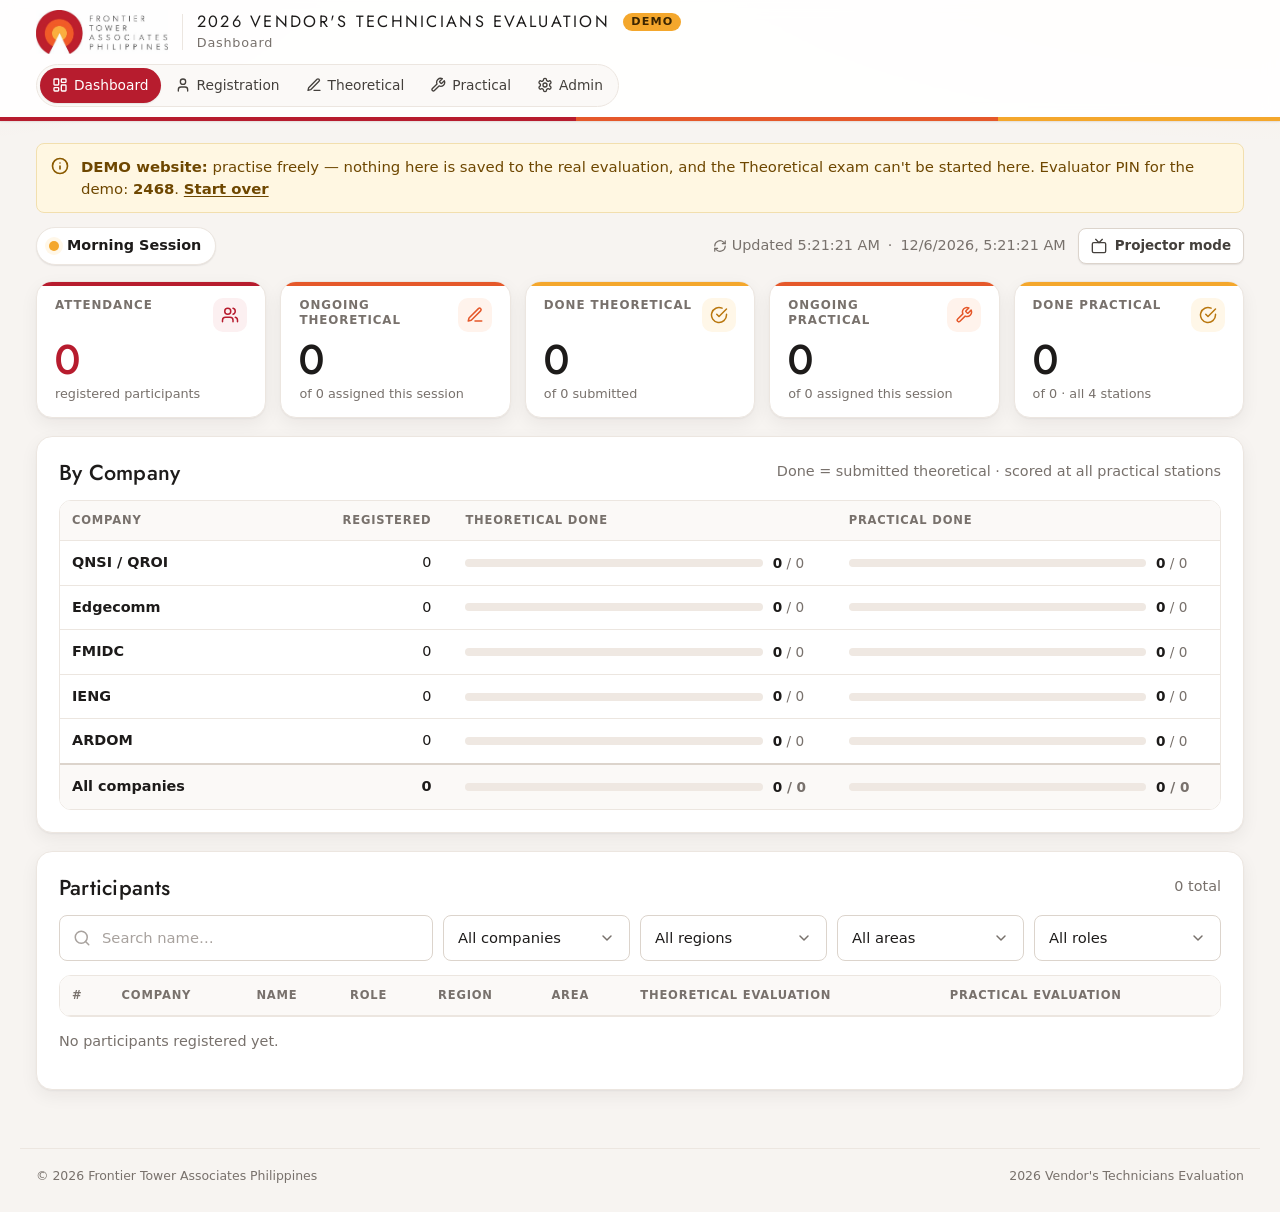
==== index.html @ 4f5c05e6 "Demo website for the 2026 Vendor's Technicians Evaluation Built from the main project with tools/bui" ====
<!doctype html>
<html lang="en">
<head>
  <meta charset="utf-8" />
  <meta name="viewport" content="width=device-width, initial-scale=1" />
  <meta name="theme-color" content="#b71c2e" />
  <link rel="icon" href="assets/icon.svg" type="image/svg+xml" />
  <link rel="icon" href="assets/icon-32.png" sizes="32x32" type="image/png" />
  <link rel="apple-touch-icon" href="assets/icon-180.png" />
  <link rel="manifest" href="manifest.webmanifest" />
  <title>2026 Vendor's Technicians Evaluation</title>
  <link rel="preconnect" href="https://fonts.googleapis.com" />
  <link rel="stylesheet" href="https://fonts.googleapis.com/css2?family=Jost:wght@300;400;500;600&display=swap" />
  <link rel="stylesheet" href="css/style.css" />
</head>
<body>
  <header class="top" data-page="home" data-sub="Dashboard"></header>
  <main class="wide">
    <div id="msg"></div>

    <div class="session-bar">
      <span class="session-badge" id="session"><span class="dot"></span><span id="sessionText"></span></span>
      <span class="muted session-meta"><span><i data-icon="refresh" data-size="14"></i> <span id="updated">Loading…</span></span> · <span id="clock"></span>
        <button type="button" class="secondary small tv-btn" id="tvBtn" title="Full-screen view for a TV or projector"><i data-icon="tv" data-size="16"></i> Projector mode</button></span>
    </div>

    <section class="kpis">
      <div class="kpi main"><div class="kpi-top"><div class="label">Attendance</div><span class="kpi-ic"><i data-icon="users"></i></span></div>
        <div class="value" id="kAtt">–</div><div class="sub">registered participants</div></div>
      <div class="kpi ongoing"><div class="kpi-top"><div class="label">Ongoing Theoretical</div><span class="kpi-ic"><i data-icon="pen"></i></span></div>
        <div class="value" id="kTheoOn">–</div><div class="sub" id="kTheoOnSub"></div></div>
      <div class="kpi done"><div class="kpi-top"><div class="label">Done Theoretical</div><span class="kpi-ic"><i data-icon="checkCircle"></i></span></div>
        <div class="value" id="kTheoDone">–</div><div class="sub" id="kTheoDoneSub"></div></div>
      <div class="kpi ongoing"><div class="kpi-top"><div class="label">Ongoing Practical</div><span class="kpi-ic"><i data-icon="wrench"></i></span></div>
        <div class="value" id="kPracOn">–</div><div class="sub" id="kPracOnSub"></div></div>
      <div class="kpi done"><div class="kpi-top"><div class="label">Done Practical</div><span class="kpi-ic"><i data-icon="checkCircle"></i></span></div>
        <div class="value" id="kPracDone">–</div><div class="sub" id="kPracDoneSub"></div></div>
    </section>

    <section class="card" id="breakdownCard">
      <div class="card-head"><h2>By Company</h2><span class="muted">Done = submitted theoretical · scored at all practical stations</span></div>
      <div class="table-wrap">
        <table class="breakdown">
          <thead><tr><th>Company</th><th class="num">Registered</th><th>Theoretical done</th><th>Practical done</th></tr></thead>
          <tbody id="breakdown"></tbody>
        </table>
      </div>
    </section>

    <section class="card" id="participantsCard">
      <div class="card-head">
        <h2>Participants</h2>
        <span class="muted" id="count"></span>
      </div>
      <div class="filters">
        <div class="search-field"><i data-icon="search"></i><input id="fSearch" type="search" placeholder="Search name…" aria-label="Search name" /></div>
        <select id="fCompany" aria-label="Company"><option value="">All companies</option></select>
        <select id="fRegion" aria-label="Region"><option value="">All regions</option></select>
        <select id="fArea" aria-label="Area"><option value="">All areas</option></select>
        <select id="fRole" aria-label="Role"><option value="">All roles</option></select>
      </div>
      <div class="table-wrap" id="peopleWrap">
        <table class="people-table">
          <thead><tr>
            <th>#</th><th>Company</th><th>Name</th><th>Role</th><th>Region</th><th>Area</th>
            <th>Theoretical Evaluation</th><th>Practical Evaluation</th>
          </tr></thead>
          <tbody id="rows"></tbody>
        </table>
      </div>
      <p class="muted" id="empty">No participants registered yet.</p>
    </section>
  </main>

  <script type="module" src="js/header.js"></script>
  <script type="module">
    import { api, errorText, showDemoBanner } from "./js/api.js";
    import { COMPANIES, REGIONS, ROLES, AREAS } from "./js/config.js";
    import { buildBoard, currentSession, esc, pill } from "./js/people.js";
    import { icon } from "./js/icons.js";

    const $ = (id) => document.getElementById(id);
    showDemoBanner($("msg"));
    const fill = (sel, items) => items.forEach(v => sel.insertAdjacentHTML("beforeend", `<option>${esc(v)}</option>`));
    fill($("fCompany"), COMPANIES); fill($("fRegion"), REGIONS); fill($("fArea"), Object.keys(AREAS)); fill($("fRole"), ROLES); $("fRole").insertAdjacentHTML("beforeend", `<option value="__other">Other roles</option>`);

    let board = null;
    const REFRESH_MS = 15000;

    async function load() {
      try {
        board = await api("board", {}, { retries: 2 });
        $("updated").textContent = "Updated " + new Date().toLocaleTimeString();
        $("msg").querySelector(".alert.error")?.remove();
        render();
      } catch (e) {
        $("updated").textContent = "Could not refresh";
        if (!$("msg").querySelector(".alert.error"))
          $("msg").insertAdjacentHTML("beforeend", `<div class="alert error">${esc(errorText(e))}</div>`);
      }
    }
    load();
    setInterval(() => { if (!document.hidden) load(); }, REFRESH_MS);
    document.addEventListener("visibilitychange", () => { if (!document.hidden) load(); });
    ["fSearch", "fCompany", "fRegion", "fArea", "fRole"].forEach(id => $(id).addEventListener("input", render));

    let lastSession = currentSession();
    setInterval(() => {
      $("clock").textContent = new Date().toLocaleString();
      if (currentSession() !== lastSession) { lastSession = currentSession(); render(); }
    }, 1000);

    function render() {
      const session = currentSession();
      $("session").classList.toggle("pm", session === "PM");
      $("sessionText").textContent = session === "AM" ? "Morning Session" : "Afternoon Session";
      if (!board) return;

      const { rows, kpi } = buildBoard(board, session);
      const half = Math.floor(kpi.attendance / 2), rest = kpi.attendance - half;
      const theoSize = session === "AM" ? half : rest, pracSize = session === "AM" ? rest : half;
      const nSt = board.stationsTotal || 0;
      $("kAtt").textContent = kpi.attendance;
      $("kTheoOn").textContent = kpi.theoOngoing;
      $("kTheoOnSub").textContent = `of ${theoSize} assigned this session`;
      $("kTheoDone").textContent = kpi.theoDone;
      $("kTheoDoneSub").textContent = `of ${kpi.attendance} submitted`;
      $("kPracOn").textContent = kpi.pracOngoing;
      $("kPracOnSub").textContent = `of ${pracSize} assigned this session`;
      $("kPracDone").textContent = kpi.pracDone;
      $("kPracDoneSub").textContent = `of ${kpi.attendance} · all ${nSt} stations`;

      const q = $("fSearch").value.trim().toLowerCase();
      const f = { company: $("fCompany").value, region: $("fRegion").value, area: $("fArea").value, role: $("fRole").value };
      const shown = rows
        .filter(r => (!q || r.name.toLowerCase().includes(q)) && (!f.company || r.company === f.company)
          && (!f.region || r.region === f.region) && (!f.area || r.area === f.area) && (!f.role || (f.role === "__other" ? !ROLES.includes(r.role) : r.role === f.role)))
        .sort((a, b) => a.company.localeCompare(b.company) || a.name.localeCompare(b.name));

      // (on phones the same rows are shown as cards — see #peopleWrap in style.css)
      $("rows").innerHTML = shown.map((r, i) => `<tr>
        <td class="muted idx">${i + 1}</td><td class="meta m1">${esc(r.company)}</td><td class="name">${esc(r.name)}</td>
        <td class="meta">${esc(r.role)}</td><td class="meta">${esc(r.region)}</td><td class="meta area">${r.area ? esc(r.area) : `<span class="muted">—</span>`}</td>
        <td class="st" data-label="Theoretical">${pill(r.theo)}</td>
        <td class="st" data-label="Practical">${pill(r.prac, r.prac === "Ongoing" ? ` · ${r.stationsDone}/${nSt}` : "")}</td></tr>`).join("");
      $("empty").classList.toggle("hidden", shown.length > 0);
      $("count").textContent = shown.length === rows.length ? `${rows.length} total` : `${shown.length} of ${rows.length}`;
      renderBreakdown(rows);
    }

    // ---------- per-company breakdown (thin progress bars + the numbers as text) ----------
    function bar(done, of, label) {
      const pct = of ? Math.round(done / of * 100) : 0;
      return `<div class="meter" title="${esc(label)}: ${done} of ${of} (${pct}%)">
        <div class="meter-track"><div class="meter-fill" style="width:${pct}%"></div></div>
        <span class="meter-text"><b>${done}</b> / ${of}</span></div>`;
    }
    function renderBreakdown(rows) {
      const companies = [...COMPANIES, ...new Set(rows.map(r => r.company).filter(c => c && !COMPANIES.includes(c)))];
      const line = (name, list) => `<tr><td class="co">${esc(name)}</td><td class="num" data-label="registered">${list.length}</td>
        <td class="m" data-label="Theoretical">${bar(list.filter(r => r.theo === "Done").length, list.length, name + " · Theoretical done")}</td>
        <td class="m" data-label="Practical">${bar(list.filter(r => r.prac === "Done").length, list.length, name + " · Practical done")}</td></tr>`;
      $("breakdown").innerHTML = companies.map(c => line(c, rows.filter(r => r.company === c))).join("") +
        `<tr class="total-row">${line("All companies", rows).slice(4)}`;
    }

    // ---------- projector mode (full screen, big text, auto-scrolling list) ----------
    let scrollTimer = null;
    function setTv(on) {
      document.body.classList.toggle("tv", on);
      $("tvBtn").innerHTML = on ? `${icon("x", 16)} Exit projector mode` : `${icon("tv", 16)} Projector mode`;
      clearInterval(scrollTimer);
      if (on) {
        document.documentElement.requestFullscreen?.().catch(() => {});
        // slowly scroll the participant list, pause at the end, then start again
        let pause = 0;
        scrollTimer = setInterval(() => {
          const w = $("peopleWrap");
          if (pause > 0) { pause--; if (!pause) w.scrollTop = 0; return; }
          if (w.scrollTop + w.clientHeight >= w.scrollHeight - 2) { pause = 60; return; }
          w.scrollTop += 1;
        }, 50);
      } else if (document.fullscreenElement) {
        document.exitFullscreen?.().catch(() => {});
      }
    }
    $("tvBtn").onclick = () => setTv(!document.body.classList.contains("tv"));
    document.addEventListener("fullscreenchange", () => { if (!document.fullscreenElement && document.body.classList.contains("tv")) setTv(false); });
    document.addEventListener("keydown", (e) => { if (e.key === "Escape" && document.body.classList.contains("tv")) setTv(false); });
    if (new URLSearchParams(location.search).has("tv")) setTv(true);

    render();
  </script>
</body>
</html>
---- css/style.css ----
/* =====================================================================
   2026 Vendor's Technicians Evaluation — UI theme
   Brand: Frontier Tower Associates Philippines (crimson · orange · amber rings)
   ===================================================================== */
:root {
  /* brand */
  --crimson: #b71c2e; --crimson-dark: #93152a; --crimson-50: #fcf0f1; --crimson-100: #f7dadd;
  --orange: #e5582a; --orange-50: #fff3ec; --orange-100: #fde2d4;
  --amber: #f4a72c; --amber-50: #fff7e8;
  /* neutrals (warm) */
  --ink: #1d1b1a; --ink-2: #44403c; --muted: #78716c; --faint: #a8a29e;
  --line: #ece6e0; --line-strong: #dcd4cc;
  --bg: #f7f4f1; --surface: #ffffff; --surface-2: #fbf9f7;
  /* status */
  --ok: #18794e; --ok-50: #e9f6ef; --warn: #b4530d; --warn-50: #fff3e6; --err: #b71c2e; --err-50: #fdeeee;
  --info: #8a5a00; --info-50: #fff7e2;
  /* shape & depth */
  --r-sm: 8px; --r: 12px; --r-lg: 16px; --r-pill: 999px;
  --sh-1: 0 1px 2px rgba(41, 24, 14, .06), 0 1px 1px rgba(41, 24, 14, .03);
  --sh-2: 0 1px 2px rgba(41, 24, 14, .05), 0 6px 18px rgba(41, 24, 14, .06);
  --sh-3: 0 12px 40px rgba(41, 24, 14, .16);
  --ring: 0 0 0 3px rgba(229, 88, 42, .28);
  /* type */
  --font: system-ui, -apple-system, "Segoe UI", Roboto, "Helvetica Neue", Arial, sans-serif;
  --head: "Jost", system-ui, -apple-system, "Segoe UI", Arial, sans-serif;
  /* legacy aliases used in inline styles / older rules */
  --card: var(--surface); --radius: var(--r);
}

/* ---------- base ---------- */
* { box-sizing: border-box; }
html { -webkit-text-size-adjust: 100%; }
html, body { margin: 0; }
body {
  font-family: var(--font); font-size: 16px; line-height: 1.5; color: var(--ink);
  background:
    radial-gradient(900px 320px at 100% -80px, rgba(244, 167, 44, .10), transparent 70%),
    radial-gradient(700px 300px at -10% -60px, rgba(183, 28, 46, .07), transparent 70%),
    var(--bg);
  background-attachment: fixed;
  min-height: 100vh; display: flex; flex-direction: column;
  -webkit-font-smoothing: antialiased;
}
main { flex: 1; width: 100%; max-width: 880px; margin: 0 auto; padding: 22px 16px 40px; }
main.wide { max-width: 1240px; }
a { color: var(--crimson); text-underline-offset: 2px; }
a:hover { color: var(--crimson-dark); }
h1, h2, h3 { font-family: var(--head); font-weight: 500; letter-spacing: .01em; line-height: 1.25; }
h2 { font-size: 1.35rem; }
h3 { font-size: 1.05rem; }
svg.ic { flex: none; vertical-align: -3px; }
.hidden, [hidden] { display: none !important; } /* [hidden] must win over display rules like button { display: inline-flex } */
.muted { color: var(--muted); font-size: .9rem; }
.req { color: var(--err); }
::selection { background: var(--orange-100); }
:focus-visible { outline: none; box-shadow: var(--ring); }

/* ---------- header ---------- */
header.top { background: rgba(255, 255, 255, .92); backdrop-filter: saturate(1.4) blur(8px); box-shadow: var(--sh-1); position: relative; z-index: 6; }
header.top::after { /* crimson → orange → amber stripe, echoing the logo rings */
  content: ""; display: block; height: 4px;
  background: linear-gradient(90deg, var(--crimson) 0 45%, var(--orange) 45% 78%, var(--amber) 78% 100%);
}
header.top .inner {
  max-width: 1240px; margin: 0 auto; padding: 10px 16px;
  display: flex; align-items: center; gap: 10px 20px; flex-wrap: wrap; justify-content: space-between;
}
header.top .brand { display: flex; align-items: center; gap: 14px; text-decoration: none; color: var(--ink); min-width: 0; }
header.top .brand img { height: 44px; width: auto; display: block; }
header.top .brand .divider { width: 1px; align-self: stretch; background: var(--line); margin: 4px 0; }
header.top .brand-text { display: flex; flex-direction: column; min-width: 0; }
header.top .app-name { font-family: var(--head); font-size: 1.02rem; letter-spacing: .14em; text-transform: uppercase; line-height: 1.25; }
header.top .page-name { color: var(--muted); font-size: .8rem; letter-spacing: .06em; margin-top: 1px; }
header.top nav { display: flex; gap: 2px; padding: 3px; background: var(--surface-2); border: 1px solid var(--line); border-radius: var(--r-pill); }
header.top nav a {
  display: inline-flex; align-items: center; gap: 6px; text-decoration: none; color: var(--ink-2);
  font-size: .86rem; font-weight: 500; padding: 7px 12px; border-radius: var(--r-pill); white-space: nowrap; transition: background .15s, color .15s;
}
header.top nav a:hover { background: #fff; color: var(--crimson); }
header.top nav a.active { background: var(--crimson); color: #fff; box-shadow: var(--sh-1); }
@media (max-width: 1200px) and (min-width: 721px) {
  header.top .app-name { font-size: .92rem; letter-spacing: .08em; }
  header.top nav a { padding: 7px 10px; }
}
@media (max-width: 720px) {
  header.top .inner { padding: 8px 12px; }
  header.top .brand img { height: 34px; }
  header.top .brand .divider { display: none; }
  header.top .app-name { font-size: .78rem; letter-spacing: .08em; }
  header.top nav { width: 100%; overflow-x: auto; scrollbar-width: none; justify-content: space-between; }
  header.top nav::-webkit-scrollbar { display: none; }
  header.top nav a { padding: 7px 10px; font-size: .8rem; }
}
@media (max-width: 420px) { header.top nav a span { display: none; } header.top nav a { flex: 1; justify-content: center; padding: 9px; } header.top nav a.active span { display: inline; } }

/* ---------- footer ---------- */
.site-footer { max-width: 1240px; width: 100%; margin: 0 auto; padding: 18px 16px 26px; display: flex; flex-wrap: wrap;
  gap: 4px 14px; justify-content: space-between; color: var(--muted); font-size: .78rem; border-top: 1px solid var(--line); }
.site-footer .muted { font-size: .78rem; }

/* ---------- cards ---------- */
.card {
  background: var(--surface); border: 1px solid var(--line); border-radius: var(--r-lg);
  padding: 22px; margin-bottom: 18px; box-shadow: var(--sh-2);
  animation: rise .28s ease both;
}
.card h2 { margin: 0 0 6px; }
.card > h2:first-child, .card > .card-head:first-child { margin-top: 0; }
.card-head { display: flex; align-items: center; justify-content: space-between; gap: 10px; flex-wrap: wrap; margin-bottom: 14px; }
.card-head h2 { margin: 0; }
.card .lead { color: var(--muted); margin: 0 0 6px; }
@media (max-width: 520px) { .card { padding: 18px 16px; border-radius: var(--r); } main { padding-top: 16px; } }
@keyframes rise { from { opacity: 0; transform: translateY(6px); } to { opacity: 1; transform: none; } }

/* page title block inside a card */
.title-row { display: flex; align-items: center; gap: 12px; margin-bottom: 4px; }
.title-icon { width: 42px; height: 42px; border-radius: 12px; display: grid; place-items: center; flex: none;
  background: linear-gradient(135deg, var(--crimson-50), var(--orange-50)); color: var(--crimson); border: 1px solid var(--crimson-100); }
.title-row h2 { margin: 0; }

/* form section headings */
.sec { display: flex; align-items: center; gap: 8px; margin: 24px 0 2px; padding-top: 16px; border-top: 1px solid var(--line);
  font-size: .78rem; font-family: var(--font); font-weight: 700; text-transform: uppercase; letter-spacing: .09em; color: var(--crimson); }
.title-row + .sec { border-top: 0; padding-top: 4px; margin-top: 14px; }
.sec .req { margin-left: -4px; }

/* step indicator */
.steps { display: flex; gap: 6px; list-style: none; padding: 0; margin: 0 0 18px; counter-reset: step; }
.steps li { flex: 1; display: flex; align-items: center; gap: 8px; font-size: .8rem; font-weight: 600; color: var(--faint);
  padding-bottom: 8px; border-bottom: 3px solid var(--line); counter-increment: step; min-width: 0; }
.steps li::before { content: counter(step); width: 22px; height: 22px; border-radius: 50%; display: grid; place-items: center; flex: none;
  font-size: .72rem; background: var(--line); color: var(--muted); }
.steps li span { overflow: hidden; text-overflow: ellipsis; white-space: nowrap; }
.steps li.done { color: var(--ok); border-color: #b9e1cb; }
.steps li.done::before { content: "✓"; background: var(--ok); color: #fff; }
.steps li.current { color: var(--crimson); border-color: var(--crimson); }
.steps li.current::before { background: var(--crimson); color: #fff; }

/* ---------- forms ---------- */
label { display: block; font-weight: 600; margin: 14px 0 6px; font-size: .88rem; color: var(--ink-2); }
input, select, textarea {
  width: 100%; min-height: 48px; padding: 11px 14px; border: 1px solid var(--line-strong); border-radius: var(--r-sm);
  font: inherit; font-size: 16px; background: #fff; color: var(--ink); transition: border-color .15s, box-shadow .15s;
}
textarea { min-height: 96px; resize: vertical; }
input::placeholder, textarea::placeholder { color: var(--faint); }
input:hover, select:hover, textarea:hover { border-color: #c9bfb5; }
input:focus, select:focus, textarea:focus { outline: none; border-color: var(--orange); box-shadow: var(--ring); }
select {
  appearance: none; -webkit-appearance: none; padding-right: 40px; cursor: pointer;
  background-image: url("data:image/svg+xml,%3Csvg xmlns='http://www.w3.org/2000/svg' width='16' height='16' viewBox='0 0 24 24' fill='none' stroke='%2378716c' stroke-width='2.2' stroke-linecap='round' stroke-linejoin='round'%3E%3Cpath d='m6 9 6 6 6-6'/%3E%3C/svg%3E");
  background-repeat: no-repeat; background-position: right 14px center;
}
input[type=checkbox], input[type=radio] { min-height: 0; width: auto; }
input[type=search] { -webkit-appearance: none; }
.upper { text-transform: uppercase; }
.upper::placeholder { text-transform: none; }
.grid2 { display: grid; gap: 0 14px; grid-template-columns: 1fr 1fr; }
.grid3 { display: grid; gap: 0 14px; grid-template-columns: 2fr 2fr 1fr; }
@media (max-width: 560px) { .grid2, .grid3 { grid-template-columns: 1fr; } }

/* search field with icon */
.search-field { position: relative; }
.search-field svg { position: absolute; left: 14px; top: 50%; transform: translateY(-50%); color: var(--faint); pointer-events: none; }
.search-field input { padding-left: 42px; }

/* PIN with show/hide */
.pin-wrap { position: relative; }
.pin-wrap input { padding-right: 104px; }
.pin-toggle { position: absolute; right: 6px; top: 50%; transform: translateY(-50%); min-height: 36px; padding: 6px 12px; font-size: .84rem;
  background: var(--surface-2); color: var(--ink-2); border: 1px solid var(--line); box-shadow: none; }
.pin-toggle:hover { background: #fff; color: var(--crimson); }

/* ---------- buttons ---------- */
button, .btn {
  display: inline-flex; align-items: center; justify-content: center; gap: 8px;
  min-height: 46px; border: 1px solid transparent; border-radius: var(--r-sm); padding: 11px 18px;
  font: inherit; font-weight: 600; font-size: .95rem; cursor: pointer; text-decoration: none; text-align: center; line-height: 1.2;
  background: var(--crimson); color: #fff; box-shadow: 0 1px 2px rgba(147, 21, 42, .25), inset 0 1px 0 rgba(255, 255, 255, .12);
  transition: background .15s, transform .06s, box-shadow .15s;
  -webkit-tap-highlight-color: transparent;
}
button:hover, .btn:hover { background: var(--crimson-dark); color: #fff; }
button:active, .btn:active { transform: translateY(1px); }
button:disabled { opacity: .55; cursor: not-allowed; transform: none; }
button.secondary, .btn.secondary { background: #fff; color: var(--ink-2); border-color: var(--line-strong); box-shadow: var(--sh-1); }
button.secondary:hover, .btn.secondary:hover { background: var(--surface-2); color: var(--crimson); border-color: #cfc6bd; }
button.block, .btn.block { width: 100%; margin-top: 14px; min-height: 52px; font-size: 1rem; }
button.small, .btn.small { min-height: 36px; padding: 6px 12px; font-size: .84rem; }
.row { display: flex; gap: 10px; flex-wrap: wrap; align-items: center; }

/* ---------- alerts ---------- */
.alert { display: block; padding: 12px 14px 12px 44px; border-radius: var(--r-sm); margin: 0 0 14px; position: relative;
  font-size: .93rem; border: 1px solid transparent; background-repeat: no-repeat; background-position: 14px 13px; background-size: 18px; }
.alert.ok { background-color: var(--ok-50); color: #0f5a39; border-color: #c4e6d3;
  background-image: url("data:image/svg+xml,%3Csvg xmlns='http://www.w3.org/2000/svg' viewBox='0 0 24 24' fill='none' stroke='%2318794e' stroke-width='2.2' stroke-linecap='round' stroke-linejoin='round'%3E%3Cpath d='M22 11.08V12a10 10 0 1 1-5.93-9.14'/%3E%3Cpath d='m22 4-10 10.01-3-3'/%3E%3C/svg%3E"); }
.alert.error { background-color: var(--err-50); color: #8a1422; border-color: #f3caca;
  background-image: url("data:image/svg+xml,%3Csvg xmlns='http://www.w3.org/2000/svg' viewBox='0 0 24 24' fill='none' stroke='%23b71c2e' stroke-width='2.2' stroke-linecap='round' stroke-linejoin='round'%3E%3Ccircle cx='12' cy='12' r='10'/%3E%3Cpath d='m15 9-6 6M9 9l6 6'/%3E%3C/svg%3E"); }
.alert.info { background-color: var(--info-50); color: #6e4700; border-color: #f2dfae;
  background-image: url("data:image/svg+xml,%3Csvg xmlns='http://www.w3.org/2000/svg' viewBox='0 0 24 24' fill='none' stroke='%238a5a00' stroke-width='2.2' stroke-linecap='round' stroke-linejoin='round'%3E%3Ccircle cx='12' cy='12' r='10'/%3E%3Cpath d='M12 16v-4M12 8h.01'/%3E%3C/svg%3E"); }
.alert.warn { background-color: var(--warn-50); color: #873c08; border-color: #f6d3b3;
  background-image: url("data:image/svg+xml,%3Csvg xmlns='http://www.w3.org/2000/svg' viewBox='0 0 24 24' fill='none' stroke='%23b4530d' stroke-width='2.2' stroke-linecap='round' stroke-linejoin='round'%3E%3Cpath d='m21.73 18-8-14a2 2 0 0 0-3.48 0l-8 14A2 2 0 0 0 4 21h16a2 2 0 0 0 1.73-3'/%3E%3Cpath d='M12 9v4M12 17h.01'/%3E%3C/svg%3E"); }
.alert a { color: inherit; font-weight: 600; }
.alert label { color: inherit; }

/* ---------- privacy disclaimer (exam start) ---------- */
.disclaimer { margin-top: 20px; padding: 16px 18px; border: 1px solid var(--line); border-radius: var(--r); background: var(--surface-2); }
.disclaimer h3 { margin: 0 0 8px; font-size: .95rem; color: var(--crimson); letter-spacing: .06em; text-transform: uppercase; display: flex; align-items: center; gap: 8px; }
.disclaimer p { margin: 0 0 12px; font-size: .86rem; color: var(--ink-2); line-height: 1.6; max-height: 200px; overflow-y: auto; padding-right: 6px; }
.disclaimer .agree { display: flex; gap: 12px; align-items: flex-start; margin: 0; padding: 12px 14px; font-size: .92rem; cursor: pointer;
  background: #fff; border: 1px solid var(--line-strong); border-radius: var(--r-sm); }
.disclaimer .agree:has(input:checked) { border-color: var(--ok); background: var(--ok-50); }
.disclaimer .agree input { width: 20px; height: 20px; margin-top: 1px; accent-color: var(--crimson); flex: none; }
.reg-check .alert { margin: 12px 0 0; }

/* ---------- registration: ID photo ---------- */
.photo-box { border: 2px dashed var(--line-strong); border-radius: var(--r); padding: 14px; background: var(--surface-2); }
.photo-box.missing { border-color: var(--crimson); background: var(--err-50); }
.photo-actions { display: grid; grid-template-columns: 1fr 1fr; gap: 10px; }
.photo-actions .btn, .photo-actions label.btn { margin: 0; width: 100%; min-height: 52px; }
@media (max-width: 440px) { .photo-actions { grid-template-columns: 1fr; } }
.photo-preview { text-align: center; }
.photo-preview img { max-width: 100%; max-height: 300px; border-radius: var(--r-sm); display: block; margin: 0 auto 12px; box-shadow: var(--sh-2); }
.photo-hint { display: flex; gap: 8px; align-items: center; color: var(--muted); font-size: .84rem; margin: 0 0 10px; }

/* in-page camera */
.cam-box { max-width: 760px; }
.cam-stage { position: relative; background: #111; border-radius: var(--r); overflow: hidden; aspect-ratio: 16 / 9; }
.cam-stage video { width: 100%; height: 100%; object-fit: contain; display: block; }
.cam-frame { position: absolute; inset: 14% 18%; border: 3px dashed rgba(255, 255, 255, .9); border-radius: 14px;
  box-shadow: 0 0 0 9999px rgba(0, 0, 0, .3); pointer-events: none; }
.cam-actions { justify-content: center; margin-top: 14px; }

/* registration: review + done */
.review-grid { display: grid; grid-template-columns: 1fr 190px; gap: 18px; align-items: start; }
@media (max-width: 520px) { .review-grid { grid-template-columns: 1fr; } }
.review-list { display: grid; grid-template-columns: auto 1fr; gap: 0; margin: 0; border: 1px solid var(--line); border-radius: var(--r); overflow: hidden; }
.review-list dt, .review-list dd { padding: 11px 14px; border-bottom: 1px solid var(--line); margin: 0; }
.review-list dt:last-of-type, .review-list dd:last-of-type { border-bottom: 0; }
.review-list dt { color: var(--muted); font-size: .76rem; font-weight: 700; text-transform: uppercase; letter-spacing: .07em; background: var(--surface-2); display: flex; align-items: center; }
.review-list dd { font-weight: 600; font-size: 1rem; }
.review-photo { width: 100%; max-height: 240px; object-fit: contain; border-radius: var(--r); border: 1px solid var(--line); background: #fff; box-shadow: var(--sh-1); }
.schedule-box { border: 1px solid var(--line); border-radius: var(--r); overflow: hidden; margin: 16px 0; box-shadow: var(--sh-1); }
.sched-row { display: flex; justify-content: space-between; align-items: center; gap: 12px; padding: 14px 16px; background: #fff; }
.sched-row + .sched-row { border-top: 1px solid var(--line); }
.sched-row span { color: var(--muted); font-size: .8rem; text-transform: uppercase; letter-spacing: .08em; font-weight: 700; display: flex; gap: 8px; align-items: center; }
.sched-row b { font-size: 1.05rem; color: var(--crimson); text-align: right; }

/* success hero used on "done" screens */
.success-head { display: flex; align-items: center; gap: 14px; margin-bottom: 8px; }
.success-icon { width: 48px; height: 48px; border-radius: 50%; display: grid; place-items: center; flex: none;
  background: var(--ok-50); color: var(--ok); border: 1px solid #c4e6d3; }
.success-head h2 { margin: 0; }

/* ---------- modal (camera, photo viewer) ---------- */
.modal { position: fixed; inset: 0; background: rgba(24, 18, 14, .72); backdrop-filter: blur(3px); display: flex; align-items: center;
  justify-content: center; padding: 16px; z-index: 50; animation: fade .15s ease both; }
.modal .box { background: #fff; border-radius: var(--r-lg); padding: 20px; max-width: 720px; width: 100%; max-height: 92vh; overflow: auto;
  text-align: center; box-shadow: var(--sh-3); }
.modal img { max-width: 100%; max-height: 70vh; border-radius: var(--r-sm); }
@keyframes fade { from { opacity: 0; } to { opacity: 1; } }
code.regid { font-family: ui-monospace, Consolas, monospace; font-size: .85rem; font-weight: 700; color: var(--crimson);
  background: var(--crimson-50); padding: 2px 7px; border-radius: 5px; white-space: nowrap; letter-spacing: .03em; }

/* ---------- dashboard ---------- */
.session-bar { display: flex; justify-content: space-between; align-items: center; gap: 10px; flex-wrap: wrap; margin-bottom: 16px; }
.session-badge {
  display: inline-flex; align-items: center; gap: 8px; padding: 7px 14px 7px 12px; border-radius: var(--r-pill);
  background: #fff; border: 1px solid var(--line); font-weight: 600; font-size: .9rem; box-shadow: var(--sh-1);
}
.session-badge .dot { width: 10px; height: 10px; border-radius: 50%; background: var(--amber); box-shadow: 0 0 0 4px var(--amber-50); }
.session-badge.pm .dot { background: var(--orange); box-shadow: 0 0 0 4px var(--orange-50); }
.session-meta { display: inline-flex; align-items: center; gap: 8px; flex-wrap: wrap; }
.kpis { display: grid; gap: 14px; grid-template-columns: repeat(5, minmax(0, 1fr)); margin-bottom: 18px; }
@media (max-width: 1060px) { .kpis { grid-template-columns: repeat(3, minmax(0, 1fr)); } }
@media (max-width: 620px) { .kpis { grid-template-columns: repeat(2, minmax(0, 1fr)); gap: 10px; } .kpi.main { grid-column: 1 / -1; } }
.kpi { position: relative; overflow: hidden; background: var(--surface); border: 1px solid var(--line); border-radius: var(--r-lg);
  padding: 16px 18px 14px; box-shadow: var(--sh-2); animation: rise .3s ease both; }
.kpi::before { content: ""; position: absolute; inset: 0 0 auto 0; height: 4px; background: var(--line); }
.kpi .kpi-top { display: flex; justify-content: space-between; align-items: flex-start; gap: 8px; }
.kpi .kpi-ic { width: 34px; height: 34px; border-radius: 10px; display: grid; place-items: center; flex: none; background: var(--surface-2); color: var(--muted); }
.kpi .label { font-size: .74rem; text-transform: uppercase; letter-spacing: .08em; color: var(--muted); font-weight: 700; line-height: 1.3; }
.kpi .value { font-family: var(--head); font-size: 2.6rem; font-weight: 500; line-height: 1.05; margin-top: 6px; font-variant-numeric: tabular-nums; }
.kpi .sub { font-size: .8rem; color: var(--muted); margin-top: 2px; }
.kpi.main::before { background: var(--crimson); }
.kpi.main .value { color: var(--crimson); }
.kpi.main .kpi-ic { background: var(--crimson-50); color: var(--crimson); }
.kpi.ongoing::before { background: var(--orange); }
.kpi.ongoing .kpi-ic { background: var(--orange-50); color: var(--orange); }
.kpi.done::before { background: var(--amber); }
.kpi.done .kpi-ic { background: var(--amber-50); color: #b9770e; }
@media (max-width: 620px) { .kpi { padding: 14px; } .kpi .value { font-size: 2.1rem; } .kpi .kpi-ic { display: none; } }

.filters { display: grid; gap: 10px; grid-template-columns: 2fr 1fr 1fr 1fr 1fr; margin-bottom: 14px; }
@media (max-width: 760px) { .filters { grid-template-columns: 1fr 1fr; } .filters .search-field { grid-column: 1 / -1; } }
.filters input, .filters select { min-height: 44px; font-size: .92rem; }

/* company breakdown: thin progress meters, the numbers always written as text */
.breakdown td, .breakdown th { white-space: nowrap; }
.breakdown .num { text-align: right; font-variant-numeric: tabular-nums; width: 1%; padding-right: 22px; }
.breakdown td:first-child { font-weight: 600; }
.breakdown .total-row td { border-top: 2px solid var(--line-strong); font-weight: 700; background: var(--surface-2); }
.meter { display: flex; align-items: center; gap: 10px; min-width: 170px; }
.meter-track { flex: 1; height: 8px; border-radius: 99px; background: #efe8e2; overflow: hidden; min-width: 80px; }
.meter-fill { height: 100%; border-radius: 99px; background: var(--crimson); transition: width .4s ease; }
.meter-text { font-variant-numeric: tabular-nums; font-size: .85rem; color: var(--muted); min-width: 52px; }
.meter-text b { color: var(--ink); }
@media (max-width: 680px) { /* company breakdown as compact rows on phones */
  #breakdownCard .table-wrap { border: 0; overflow: visible; }
  .breakdown, .breakdown tbody { display: block; background: transparent; }
  .breakdown thead { display: none; }
  .breakdown tr { display: grid; grid-template-columns: 1fr auto; gap: 4px 10px; padding: 12px 2px; border-bottom: 1px solid var(--line); }
  .breakdown td { display: block; border: 0; padding: 0; white-space: normal; }
  .breakdown td.num { width: auto; padding: 0; color: var(--muted); font-size: .82rem; text-align: right; }
  .breakdown td.num::after { content: " " attr(data-label); }
  .breakdown td.m { grid-column: 1 / -1; display: grid; grid-template-columns: 82px 1fr; align-items: center; gap: 8px; }
  .breakdown td.m::before { content: attr(data-label); font-size: .78rem; color: var(--muted); font-weight: 600; }
  .breakdown .meter { min-width: 0; }
  .breakdown .total-row { border-bottom: 0; border-top: 2px solid var(--line-strong); margin-top: 2px; }
  .breakdown .total-row td { background: transparent; border-top: 0; }
}

/* status pills */
.pill { display: inline-flex; align-items: center; gap: 6px; padding: 3px 10px; border-radius: 99px; font-size: .76rem; font-weight: 700; white-space: nowrap; border: 1px solid transparent; }
.pill.live { background: var(--info-50); color: #8a5a00; border-color: #f2dfae; }
.pill.ongoing { background: var(--orange-50); color: #b43f14; border-color: var(--orange-100); }
.pill.done { background: var(--ok-50); color: var(--ok); border-color: #c4e6d3; }
.pill.done::before { content: "✓"; font-size: .8rem; }
/* not started yet → their batch */
.pill.am-batch { background: #edf3f8; color: #35546d; border-color: #d6e3ee; }
.pill.pm-batch { background: #f1eff5; color: #5b5670; border-color: #e1dde9; }
.pill.am-batch::before, .pill.pm-batch::before { content: ""; width: 8px; height: 8px; border-radius: 50%; }
.pill.am-batch::before { background: #6f93b0; }
.pill.pm-batch::before { background: #8b84a3; }
.pill.live::before, .pill.ongoing::before {
  content: ""; display: inline-block; width: 6px; height: 6px; border-radius: 50%; background: currentColor; animation: blink 1.6s infinite;
}
@keyframes blink { 50% { opacity: .25; } }

/* participants: table on desktop, cards on phones */
.people-table td.name { font-weight: 700; }
@media (max-width: 680px) {
  #peopleWrap { border: 0; border-radius: 0; overflow: visible; }
  #peopleWrap table, #peopleWrap tbody { display: block; width: 100%; background: transparent; }
  #peopleWrap thead { display: none; }
  #peopleWrap tr { position: relative; display: flex; flex-wrap: wrap; align-items: baseline; border: 1px solid var(--line); border-radius: var(--r);
    padding: 12px 14px; margin-bottom: 10px; background: #fff; box-shadow: var(--sh-1); }
  #peopleWrap tbody tr:hover { background: #fff; }
  #peopleWrap td { display: block; border: 0; padding: 0; }
  #peopleWrap td.idx { position: absolute; top: 12px; right: 14px; font-size: .76rem; }
  #peopleWrap td.name { order: -1; width: 100%; font-size: 1.02rem; padding-right: 36px; margin-bottom: 2px; }
  #peopleWrap td.meta { color: var(--muted); font-size: .85rem; }
  #peopleWrap td.meta:not(.m1)::before { content: "·"; margin: 0 6px; }
  #peopleWrap td.st { width: 100%; display: flex; justify-content: space-between; align-items: center; gap: 10px; padding-top: 10px; }
  #peopleWrap td.st + td.st { padding-top: 6px; }
  #peopleWrap td.st::before { content: attr(data-label); color: var(--muted); font-size: .8rem; font-weight: 600; }
  #peopleWrap td.st[data-label="Theoretical"] { margin-top: 10px; border-top: 1px solid var(--line); }
}

/* projector mode (dashboard on a TV / big screen) */
.tv-btn { margin-left: 4px; }
body.tv header.top nav, body.tv #msg, body.tv .filters, body.tv .tv-hide, body.tv .site-footer { display: none !important; }
body.tv main.wide { max-width: none; padding: 16px 28px; }
body.tv header.top .brand img { height: 60px; }
body.tv header.top .app-name { font-size: 1.5rem; }
body.tv .session-badge { font-size: 1.2rem; padding: 8px 18px; }
body.tv .kpi .value { font-size: 4rem; }
body.tv .kpi .label, body.tv .kpi .sub { font-size: 1rem; }
body.tv table { font-size: 1.15rem; }
body.tv .pill { font-size: .95rem; }
body.tv .card { animation: none; }
body.tv #breakdownCard, body.tv #participantsCard { margin-bottom: 14px; }
body.tv #peopleWrap { max-height: calc(100vh - 560px); min-height: 220px; overflow-y: hidden; }
body.tv #peopleWrap th { position: sticky; top: 0; z-index: 1; }

/* ---------- exam ---------- */
.examBar { position: sticky; top: 0; z-index: 5; background: rgba(255, 255, 255, .94); backdrop-filter: blur(8px);
  border-bottom: 1px solid var(--line); box-shadow: var(--sh-1); padding: 10px 16px 9px; font-weight: 600; }
.examBar-row { display: flex; justify-content: space-between; align-items: center; gap: 6px 14px; flex-wrap: wrap; max-width: 880px; margin: 0 auto; }
.examBar-row #progress { font-family: var(--head); font-size: 1.05rem; }
.examBar-row #parts { font-weight: 500; font-size: .8rem; }
@media (max-width: 560px) {
  .examBar-row #timer { order: 2; }
  .examBar-row #parts { order: 3; width: 100%; font-size: .76rem; margin-top: -2px; }
}
.examBar .timer { display: inline-flex; align-items: center; gap: 6px; font-family: var(--head); font-size: 1.15rem; font-variant-numeric: tabular-nums;
  padding: 3px 12px; border-radius: var(--r-pill); background: var(--surface-2); border: 1px solid var(--line); }
.examBar .timer.low { color: var(--err); background: var(--err-50); border-color: #f3caca; animation: blink 1.2s infinite; }
.progress { max-width: 880px; margin: 8px auto 0; height: 6px; border-radius: 99px; background: #efe8e2; overflow: hidden; }
.progress-fill { height: 100%; width: 0; border-radius: 99px; background: linear-gradient(90deg, var(--crimson), var(--orange)); transition: width .3s ease; }
.chips { display: grid; grid-template-columns: repeat(auto-fit, minmax(170px, 1fr)); gap: 8px; margin: 16px 0 2px; }
.chip { display: flex; gap: 10px; align-items: flex-start; padding: 10px 12px; border-radius: var(--r-sm); background: var(--surface-2); border: 1px solid var(--line); }
.chip svg { color: var(--crimson); margin-top: 2px; }
.chip span { display: flex; flex-direction: column; font-size: .92rem; line-height: 1.3; }
.chip small { color: var(--muted); font-size: .76rem; margin-top: 2px; }
.part-title { display: flex; align-items: center; gap: 10px; margin: 0 0 6px; font-family: var(--head); font-size: 1rem;
  text-transform: uppercase; letter-spacing: .1em; color: var(--crimson); }
.part-title::after { content: ""; flex: 1; height: 1px; background: var(--line); }
#who { display: inline-flex; align-items: center; gap: 8px; margin: 0 0 14px; padding: 6px 12px; background: var(--surface-2);
  border: 1px solid var(--line); border-radius: var(--r-pill); font-weight: 600; color: var(--ink-2); }
.q { padding: 18px 0; border-top: 1px solid var(--line); }
.q:first-of-type { border-top: 0; padding-top: 6px; }
.q .cat { display: inline-block; font-size: .68rem; text-transform: uppercase; letter-spacing: .09em; color: var(--orange); font-weight: 700;
  background: var(--orange-50); padding: 2px 8px; border-radius: 99px; margin-bottom: 8px; }
.q .text { font-weight: 600; margin-bottom: 12px; white-space: pre-line; display: flex; gap: 10px; line-height: 1.5; }
.q .num { flex: none; min-width: 30px; height: 30px; padding: 0 6px; border-radius: 9px; display: grid; place-items: center;
  background: var(--crimson-50); color: var(--crimson); font-family: var(--head); font-size: .92rem; font-weight: 600; margin: -3px 0 0; }
.q:has(input:checked) .num { background: var(--crimson); color: #fff; }
.choice { display: flex; gap: 12px; align-items: flex-start; padding: 12px 14px; border: 1px solid var(--line-strong);
  border-radius: var(--r); margin: 8px 0; cursor: pointer; font-weight: 400; background: #fff; transition: border-color .12s, background .12s, box-shadow .12s; }
.choice:hover { border-color: #c9bfb5; background: var(--surface-2); }
.choice input { position: absolute; opacity: 0; width: 1px; height: 1px; }
.choice > span { display: flex; gap: 12px; align-items: flex-start; }
.choice > span b { flex: none; width: 28px; height: 28px; border-radius: 50%; display: grid; place-items: center; font-size: .85rem;
  border: 1.5px solid var(--line-strong); color: var(--muted); background: #fff; margin-top: -2px; transition: all .12s; }
.choice:has(input:checked) { border-color: var(--crimson); background: var(--crimson-50); box-shadow: 0 0 0 1px var(--crimson) inset; }
.choice:has(input:checked) > span b { background: var(--crimson); border-color: var(--crimson); color: #fff; }
.choice:has(input:focus-visible) { box-shadow: var(--ring); }
.score-box { display: flex; flex-direction: column; align-items: center; gap: 4px; margin: 18px 0 6px; padding: 22px;
  border: 1px solid var(--line); border-radius: var(--r-lg); background: linear-gradient(180deg, #fff, var(--surface-2)); box-shadow: var(--sh-2); position: relative; overflow: hidden; }
.score-box::before { content: ""; position: absolute; inset: 0 0 auto 0; height: 4px;
  background: linear-gradient(90deg, var(--crimson) 0 45%, var(--orange) 45% 78%, var(--amber) 78% 100%); }
.score-label { font-size: .78rem; text-transform: uppercase; letter-spacing: .12em; color: var(--muted); font-weight: 700; }
.score-value { font-family: var(--head); font-size: 3.4rem; font-weight: 500; color: var(--crimson); font-variant-numeric: tabular-nums; line-height: 1.05; }

/* ---------- practical ---------- */
.cat-grid { display: grid; gap: 12px; grid-template-columns: repeat(auto-fit, minmax(240px, 1fr)); }
.cat-btn { position: relative; display: block; text-align: left; min-height: 0; padding: 16px 16px 16px 66px; background: #fff; color: var(--ink);
  border: 1px solid var(--line); border-radius: var(--r); box-shadow: var(--sh-1); font-weight: 400; }
.cat-btn:hover { background: var(--surface-2); color: var(--ink); border-color: var(--orange); }
.cat-btn .st-no { position: absolute; left: 16px; top: 16px; width: 38px; height: 38px; border-radius: 11px; display: grid; place-items: center;
  font-family: var(--head); font-size: 1.1rem; font-weight: 600; background: var(--orange-50); color: var(--orange); }
.cat-btn b { display: block; color: var(--ink); font-size: 1.02rem; margin-bottom: 4px; }
.cat-btn.mine { border-color: var(--crimson); background: var(--crimson-50); box-shadow: 0 0 0 1px var(--crimson) inset, var(--sh-1); }
.cat-btn.mine .st-no { background: var(--crimson); color: #fff; }
.mine-tag { font-size: .66rem; text-transform: uppercase; letter-spacing: .07em; background: var(--crimson); color: #fff;
  padding: 2px 8px; border-radius: 99px; vertical-align: 2px; margin-left: 6px; font-weight: 700; }
.part-head { display: flex; align-items: center; gap: 10px; margin: 22px 0 6px; font-size: .9rem; text-transform: uppercase; letter-spacing: .09em; color: var(--orange); }
.part-head::after { content: ""; flex: 1; height: 1px; background: var(--orange-100); }
.scen { border: 1px solid var(--line); border-radius: var(--r); padding: 14px; margin: 10px 0; background: #fff; transition: border-color .15s, background .15s; }
.scen:has(input:checked) { border-color: #d9c8bc; background: var(--surface-2); }
.scen.missing { border-color: var(--crimson); background: var(--err-50); box-shadow: 0 0 0 1px var(--crimson) inset; }
.scen .head { display: flex; justify-content: space-between; gap: 10px; align-items: flex-start; margin-bottom: 10px; }
.scen .head .muted { white-space: nowrap; }
.scen .rule { white-space: nowrap; font-size: .74rem; font-weight: 700; color: var(--muted); background: var(--surface-2);
  border: 1px solid var(--line); padding: 2px 9px; border-radius: 99px; }
.scen .rule.pf { color: var(--warn); background: var(--warn-50); border-color: #f6d3b3; }
.score-pills { display: flex; flex-wrap: wrap; gap: 8px; }
.score-pill { margin: 0; font-weight: 700; cursor: pointer; position: relative; color: var(--ink); }
.score-pill input { position: absolute; opacity: 0; width: 1px; height: 1px; }
.score-pill span { display: inline-flex; align-items: center; justify-content: center; min-width: 48px; height: 48px; padding: 0 10px;
  border: 1px solid var(--line-strong); border-radius: 12px; background: #fff; font-size: 1.08rem; font-variant-numeric: tabular-nums; transition: all .12s; }
.score-pill:hover span { border-color: var(--orange); }
.score-pill input:checked + span { background: var(--crimson); border-color: var(--crimson); color: #fff; box-shadow: 0 2px 6px rgba(183, 28, 46, .3); }
.score-pill input:focus-visible + span { box-shadow: var(--ring); }
.score-pills.pf .score-pill span { min-width: 112px; }
.score-pills.pf .score-pill:first-child input:checked + span { background: var(--ok); border-color: var(--ok); box-shadow: 0 2px 6px rgba(24, 121, 78, .3); }
@media (max-width: 560px) { /* score buttons share the row evenly so 0–5 always fit on one line */
  .score-pills { gap: 6px; flex-wrap: nowrap; }
  .score-pill { flex: 1 1 0; min-width: 0; }
  .score-pill span, .score-pills.pf .score-pill span { min-width: 0; width: 100%; padding: 0 4px; }
}
.score-num { max-width: 140px; text-align: center; font-size: 1.1rem; font-weight: 700; }
.total { font-family: var(--head); font-size: 1.35rem; font-weight: 500; text-align: right; margin-top: 12px; padding: 12px 16px;
  background: var(--surface-2); border: 1px solid var(--line); border-radius: var(--r); }

/* station timer (sticks to the top while scrolling the scenarios) */
.st-timer { position: sticky; top: 0; z-index: 4; display: flex; align-items: center; gap: 10px; flex-wrap: wrap;
  margin: 14px -22px 6px; padding: 10px 22px; background: rgba(255, 255, 255, .95); backdrop-filter: blur(6px);
  border-top: 1px solid var(--line); border-bottom: 1px solid var(--line); box-shadow: 0 6px 12px -8px rgba(41, 24, 14, .18); }
@media (max-width: 520px) { .st-timer { margin-left: -16px; margin-right: -16px; padding: 10px 16px; } }
.st-segs { display: flex; gap: 8px; flex-wrap: wrap; flex: 1; }
.st-seg { display: flex; align-items: center; gap: 10px; padding: 6px 12px; border-radius: 10px; border: 1px solid transparent; }
.st-timer.multi .st-seg { flex-direction: column; align-items: flex-start; gap: 0; border-color: var(--line); min-width: 150px; }
.st-actions { display: flex; gap: 6px; }
.st-timer-label { color: var(--muted); font-size: .8rem; font-weight: 600; }
.st-timer-clock { font-family: var(--head); font-size: 1.6rem; font-weight: 500; font-variant-numeric: tabular-nums; line-height: 1.1; }
.st-seg.waiting { opacity: .55; }
.st-seg.waiting .st-timer-clock { font-size: 1.2rem; }
.st-seg.finished .st-used { color: var(--ok); font-weight: 700; font-size: .95rem; }
.st-seg.running { background: var(--surface-2); border-color: var(--line); }
.st-seg.warn { background: var(--orange-50); border-color: var(--orange-100); }
.st-seg.warn .st-timer-clock { color: var(--orange); }
.st-seg.over { background: var(--err-50); border-color: #f3caca; }
.st-seg.over .st-timer-clock { color: var(--crimson); font-weight: 700; animation: blink 1s infinite; }

/* technician search, picked card, station checklist */
.tech-results { margin-top: 8px; display: grid; gap: 8px; }
.tech-hit { display: flex; justify-content: space-between; align-items: center; gap: 10px; text-align: left; min-height: 56px;
  background: #fff; color: var(--ink); border: 1px solid var(--line); box-shadow: var(--sh-1); font-weight: 400; padding: 10px 14px; }
.tech-hit:hover { background: var(--orange-50); color: var(--ink); border-color: var(--orange); }
.tech-hit .hit-done { color: var(--ok); font-weight: 700; white-space: nowrap; }
.tech-hit .muted { white-space: normal; }
.tech-hit.locked, .tech-hit.locked:hover { background: var(--surface-2); border-color: var(--line); color: var(--muted); cursor: not-allowed; opacity: 1; box-shadow: none; }
.picked { display: flex; justify-content: space-between; align-items: center; gap: 12px; padding: 14px 16px;
  border: 1px solid var(--orange-100); background: linear-gradient(135deg, var(--orange-50), #fff); border-radius: var(--r); }
.picked b { font-size: 1.08rem; }
.picked .avatar { width: 40px; height: 40px; border-radius: 50%; display: grid; place-items: center; flex: none; background: #fff; color: var(--orange); border: 1px solid var(--orange-100); }
.checklist { display: flex; flex-wrap: wrap; gap: 6px; align-items: center; margin-top: 12px; font-size: .82rem; }
.chk { padding: 3px 10px; border-radius: 99px; border: 1px dashed var(--line-strong); color: var(--muted); background: #fff; }
.chk.is-done { border: 1px solid #c4e6d3; background: var(--ok-50); color: var(--ok); font-weight: 700; }
.chk.is-current { outline: 2px solid var(--orange); outline-offset: 1px; }
.scen input[type=number] { max-width: 110px; text-align: center; font-size: 1.1rem; font-weight: 700; }
.confirm-table td.num, .confirm-table th.num { text-align: right; white-space: nowrap; }
.confirm-table .part-row td { background: var(--orange-50); color: var(--orange); font-weight: 700; text-transform: uppercase; letter-spacing: .06em; font-size: .78rem; }
.evaluator-bar { display: flex; justify-content: space-between; align-items: center; gap: 10px; flex-wrap: wrap; margin-bottom: 14px; }

/* ---------- tables ---------- */
.table-wrap { overflow-x: auto; border: 1px solid var(--line); border-radius: var(--r); }
.table-wrap table { border: 0; }
table { width: 100%; border-collapse: collapse; font-size: .9rem; background: #fff; }
th, td { padding: 11px 12px; border-bottom: 1px solid var(--line); text-align: left; vertical-align: middle; }
tbody tr:last-child td { border-bottom: 0; }
th { background: var(--surface-2); white-space: nowrap; font-size: .72rem; text-transform: uppercase; letter-spacing: .07em; color: var(--muted); font-weight: 700; }
tbody tr { transition: background .12s; }
tbody tr:hover { background: #fdfaf7; }
.badge { display: inline-block; padding: 2px 8px; border-radius: 99px; font-size: .78rem; font-weight: 700; }
.badge.pass { background: var(--ok-50); color: var(--ok); }
.badge.fail { background: var(--err-50); color: var(--err); }

/* ---------- admin ---------- */
.tiles { display: grid; gap: 12px; grid-template-columns: repeat(auto-fit, minmax(220px, 1fr)); margin-top: 8px; }
.tile { display: flex; gap: 14px; align-items: flex-start; background: #fff; border: 1px solid var(--line); border-radius: var(--r);
  padding: 16px; text-decoration: none; color: var(--ink); box-shadow: var(--sh-1); transition: border-color .15s, transform .15s, box-shadow .15s; }
.tile:hover { border-color: var(--orange); color: var(--ink); transform: translateY(-1px); box-shadow: var(--sh-2); }
.tile .tile-ic { width: 40px; height: 40px; border-radius: 11px; display: grid; place-items: center; flex: none; background: var(--crimson-50); color: var(--crimson); }
.tile h3 { margin: 0 0 3px; color: var(--ink); font-size: 1rem; }
.tile .muted { font-size: .84rem; }
.qr-grid { display: grid; gap: 16px; grid-template-columns: repeat(auto-fit, minmax(260px, 1fr)); }
.qr-card { text-align: center; margin-bottom: 0; box-shadow: var(--sh-1); }
.qr-card h3 { margin: 0 0 12px; }
.qr-card .qr { display: inline-block; padding: 14px; background: #fff; border: 1px solid var(--line); border-radius: var(--r); }
.qr-card .url { word-break: break-all; font-size: .78rem; margin: 12px 0 0; }
.test-result { display: inline-flex; align-items: center; gap: 6px; font-size: .9rem; }

/* ---------- motion & print ---------- */
@media (prefers-reduced-motion: reduce) {
  *, *::before, *::after { animation: none !important; transition: none !important; }
}
@media print {
  body { background: #fff; }
  .tabs, .no-print, button, header.top nav, .site-footer { display: none !important; }
  .card, .qr-card { border: 0; box-shadow: none; animation: none; }
  .qr-card { page-break-inside: avoid; }
}

/* DEMO website label */
.demo-pill { display: inline-block; vertical-align: 2px; margin-left: 6px; padding: 2px 8px; border-radius: 99px;
  background: var(--amber); color: #3b2500; font-family: var(--font); font-size: .7rem; font-weight: 800; letter-spacing: .1em; }

/* ---------- leak deterrents (js/protect.js) ---------- */
body.no-copy { -webkit-user-select: none; user-select: none; -webkit-touch-callout: none; }
body.no-copy input, body.no-copy textarea, body.no-copy select { -webkit-user-select: text; user-select: text; }
.privacy-shield { display: none; }
body.is-shielded .protected { filter: blur(18px) !important; pointer-events: none; }
body.is-shielded .privacy-shield { display: flex; position: fixed; inset: 0; z-index: 90; align-items: center; justify-content: center;
  background: rgba(247, 244, 241, .55); backdrop-filter: blur(6px); }
.privacy-shield > div { display: flex; flex-direction: column; gap: 4px; max-width: 360px; text-align: center; padding: 18px 22px;
  background: #fff; border: 1px solid var(--line); border-radius: var(--r-lg); box-shadow: var(--sh-3); }
.privacy-shield b { color: var(--crimson); font-family: var(--head); font-size: 1.15rem; }
.privacy-shield span { color: var(--muted); font-size: .9rem; }
.protect-toast { position: fixed; left: 50%; bottom: 24px; transform: translate(-50%, 20px); z-index: 95; opacity: 0; pointer-events: none;
  background: var(--ink); color: #fff; padding: 10px 16px; border-radius: 99px; font-size: .9rem; font-weight: 600; transition: all .2s; }
.protect-toast.show { opacity: 1; transform: translate(-50%, 0); }
/* watermark layer over sensitive content */
.wm-host { position: relative; }
.wm-layer { position: absolute; inset: 0; z-index: 3; pointer-events: none; background-repeat: repeat; }
@media print { .protected, .wm-host { display: none !important; } body.no-copy main::after { content: "Printing is not allowed."; } }
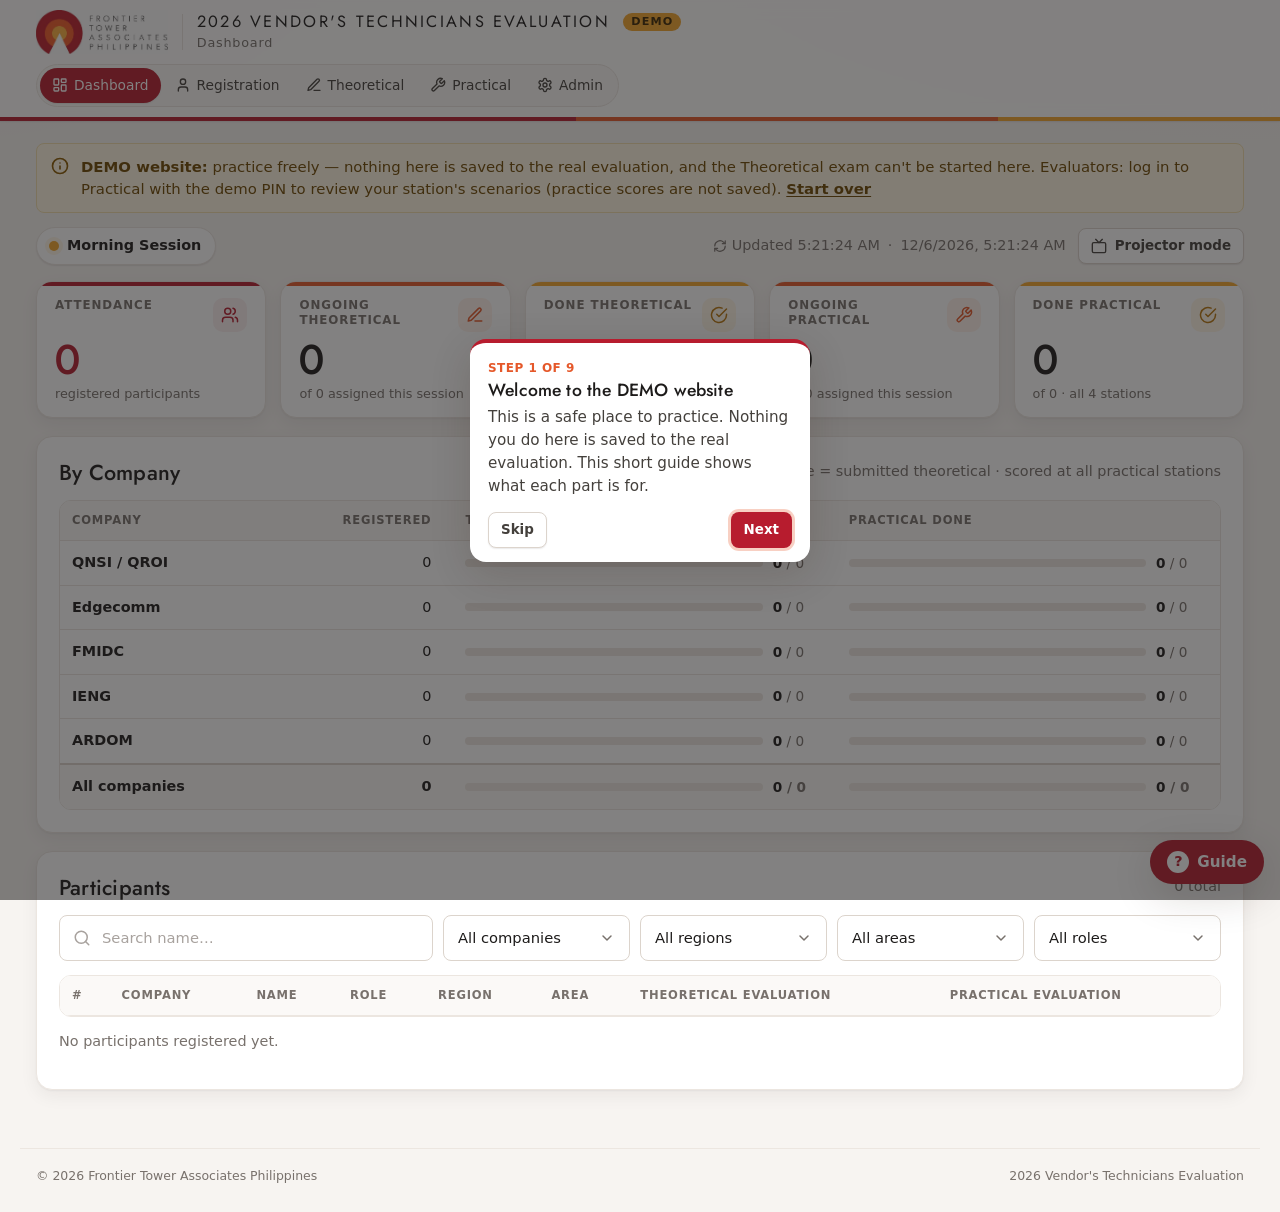
==== commit e3cb463e: "Admin: change AM/PM session Co-Authored-By: Claude Opus 5.5 <noreply@anthropic.com>" ====
--- a/index.html
+++ b/index.html
@@ -117,8 +117,7 @@
       if (!board) return;
 
       const { rows, kpi } = buildBoard(board, session);
-      const half = Math.floor(kpi.attendance / 2), rest = kpi.attendance - half;
-      const theoSize = session === "AM" ? half : rest, pracSize = session === "AM" ? rest : half;
+      const theoSize = kpi.theoAssigned, pracSize = kpi.pracAssigned;
       const nSt = board.stationsTotal || 0;
       $("kAtt").textContent = kpi.attendance;
       $("kTheoOn").textContent = kpi.theoOngoing;
--- a/css/style.css
+++ b/css/style.css
@@ -566,3 +566,16 @@
 .wm-host { position: relative; }
 .wm-layer { position: absolute; inset: 0; z-index: 3; pointer-events: none; background-repeat: repeat; }
 @media print { .protected, .wm-host { display: none !important; } body.no-copy main::after { content: "Printing is not allowed."; } }
+
+/* ---------- demo website: instruction popups (js/guide.js) ---------- */
+.guide-fab { position: fixed; right: 16px; bottom: 16px; z-index: 900; border-radius: var(--r-pill); min-height: 44px; padding: 8px 16px; box-shadow: var(--sh-3); gap: 8px; }
+.guide-fab b { display: inline-grid; place-items: center; width: 22px; height: 22px; border-radius: 50%; background: #fff; color: var(--crimson); font-size: .9rem; }
+.guide-dim { position: fixed; inset: 0; z-index: 1000; background: rgba(29, 27, 26, .55); }
+.guide-spot { position: fixed; z-index: 1000; border-radius: var(--r); pointer-events: none; box-shadow: 0 0 0 3px var(--amber), 0 0 0 9999px rgba(29, 27, 26, .55); transition: all .2s ease; }
+.guide-tip { position: fixed; z-index: 1001; background: var(--surface); color: var(--ink); border-radius: var(--r-lg); box-shadow: var(--sh-3); padding: 16px 18px 14px; border-top: 4px solid var(--crimson); }
+.guide-tip h3 { margin: 2px 0 6px; font-family: var(--head); font-size: 1.1rem; }
+.guide-tip p { margin: 0 0 14px; color: var(--ink-2); line-height: 1.5; font-size: .95rem; }
+.guide-count { font-size: .75rem; font-weight: 600; letter-spacing: .04em; text-transform: uppercase; color: var(--orange); }
+.guide-actions { display: flex; gap: 8px; align-items: center; }
+.guide-actions span { flex: 1; }
+@media print { .guide-fab, .guide-dim, .guide-spot, .guide-tip { display: none !important; } }
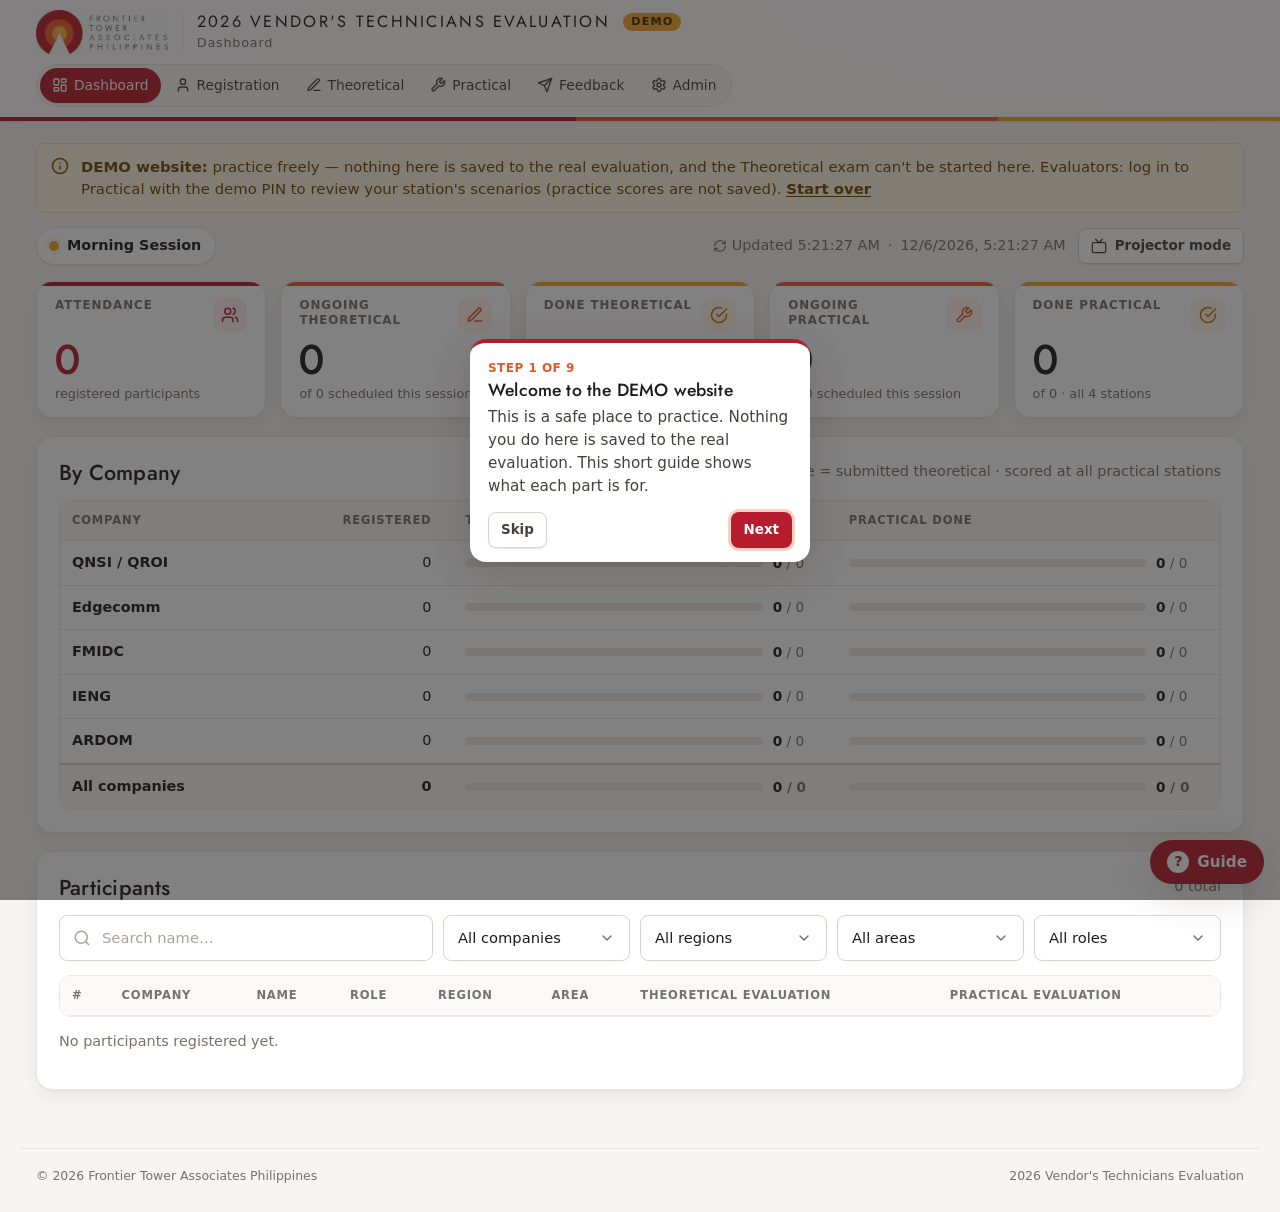
==== commit c0581020: "Dashboard: Ongoing includes pending from AM Co-Authored-By: Claude Opus 5.5 <noreply@anthropic.com>" ====
--- a/index.html
+++ b/index.html
@@ -119,13 +119,16 @@
       const { rows, kpi } = buildBoard(board, session);
       const theoSize = kpi.theoAssigned, pracSize = kpi.pracAssigned;
       const nSt = board.stationsTotal || 0;
+      // e.g. "19 PM batch + 2 pending from AM" (afternoon) · "18 AM batch + 1 started early" (morning)
+      const onSub = (sched, extra, size) => !extra ? `of ${size} scheduled this session`
+        : `${sched} ${session} batch + ${extra} ${session === "PM" ? "pending from AM" : "started early"}`;
       $("kAtt").textContent = kpi.attendance;
       $("kTheoOn").textContent = kpi.theoOngoing;
-      $("kTheoOnSub").textContent = `of ${theoSize} assigned this session`;
+      $("kTheoOnSub").textContent = onSub(kpi.theoSched, kpi.theoExtra, theoSize);
       $("kTheoDone").textContent = kpi.theoDone;
       $("kTheoDoneSub").textContent = `of ${kpi.attendance} submitted`;
       $("kPracOn").textContent = kpi.pracOngoing;
-      $("kPracOnSub").textContent = `of ${pracSize} assigned this session`;
+      $("kPracOnSub").textContent = onSub(kpi.pracSched, kpi.pracExtra, pracSize);
       $("kPracDone").textContent = kpi.pracDone;
       $("kPracDoneSub").textContent = `of ${kpi.attendance} · all ${nSt} stations`;
 
--- a/css/style.css
+++ b/css/style.css
@@ -329,6 +329,7 @@
 /* not started yet → their batch */
 .pill.am-batch { background: #edf3f8; color: #35546d; border-color: #d6e3ee; }
 .pill.pm-batch { background: #f1eff5; color: #5b5670; border-color: #e1dde9; }
+.pill.pending { background: var(--warn-50); color: var(--warn); border-color: #f6d3b3; }
 .pill.am-batch::before, .pill.pm-batch::before { content: ""; width: 8px; height: 8px; border-radius: 50%; }
 .pill.am-batch::before { background: #6f93b0; }
 .pill.pm-batch::before { background: #8b84a3; }
@@ -579,3 +580,36 @@
 .guide-actions { display: flex; gap: 8px; align-items: center; }
 .guide-actions span { flex: 1; }
 @media print { .guide-fab, .guide-dim, .guide-spot, .guide-tip { display: none !important; } }
+
+/* ---------- feedback ratings (feedback.html) ---------- */
+.rate { border: 1px solid var(--line); border-radius: var(--r); padding: 10px 14px 12px; margin: 10px 0; background: #fff; }
+.rate legend { padding: 0 6px; margin-left: -6px; font-weight: 600; font-size: .92rem; color: var(--ink); }
+.rate.missing { border-color: var(--err); box-shadow: 0 0 0 1px var(--err) inset; background: var(--err-50); }
+.rate-row { display: grid; grid-template-columns: repeat(5, 1fr); gap: 8px; }
+.rate-opt { margin: 0; position: relative; }
+.rate-opt input { position: absolute; opacity: 0; width: 1px; height: 1px; }
+.rate-opt span { display: grid; place-items: center; min-height: 46px; border: 1.5px solid var(--line-strong); border-radius: var(--r-sm);
+  font-family: var(--head); font-size: 1.1rem; font-weight: 600; color: var(--ink-2); cursor: pointer; background: #fff; transition: all .12s; }
+.rate-opt span:hover { border-color: var(--orange); background: var(--orange-50); }
+.rate-opt input:checked + span { background: var(--crimson); border-color: var(--crimson); color: #fff; }
+.rate-opt input:focus-visible + span { box-shadow: var(--ring); }
+
+/* ---------- maintenance notice (js/header.js) ---------- */
+.maint-cover { position: fixed; inset: 0; z-index: 3000; display: grid; place-items: center; padding: 16px;
+  background: rgba(255, 255, 255, .72); backdrop-filter: blur(3px); -webkit-backdrop-filter: blur(3px); }
+.maint-box { max-width: 420px; width: 100%; text-align: center; background: #fff; border: 1px solid var(--line);
+  border-top: 4px solid var(--crimson); border-radius: var(--r-lg); box-shadow: var(--sh-3); padding: 26px 24px 22px; }
+.maint-box h2 { margin: 10px 0 8px; font-family: var(--head); }
+.maint-box p { margin: 0 0 8px; color: var(--ink-2); line-height: 1.5; }
+.maint-ic { display: inline-grid; place-items: center; width: 54px; height: 54px; border-radius: 50%; background: var(--crimson-50); color: var(--crimson); }
+body.maint-on { overflow: hidden; }
+
+/* Practical: similar-name warnings */
+.similar-note { margin: 0 0 6px; padding: 8px 10px; border-radius: 10px; background: var(--warn-50); color: #873c08; font-size: .85rem; }
+.similar-tag { display: inline-block; margin-left: 4px; padding: 1px 8px; border-radius: 999px; background: var(--warn-50); color: var(--warn);
+  border: 1px solid #f6d3b3; font-size: .72rem; font-weight: 700; white-space: nowrap; vertical-align: middle; }
+.similar-confirm { margin-top: 14px; }
+.same-check { display: flex; gap: 10px; align-items: flex-start; margin: 0; padding: 10px 12px; border: 2px solid #f6d3b3; border-radius: 10px;
+  background: #fff; color: var(--ink); font-size: .92rem; cursor: pointer; }
+.same-check:has(input:checked) { border-color: var(--ok); background: var(--ok-50); }
+.same-check input { width: 20px; height: 20px; margin-top: 1px; accent-color: var(--crimson); flex: none; }
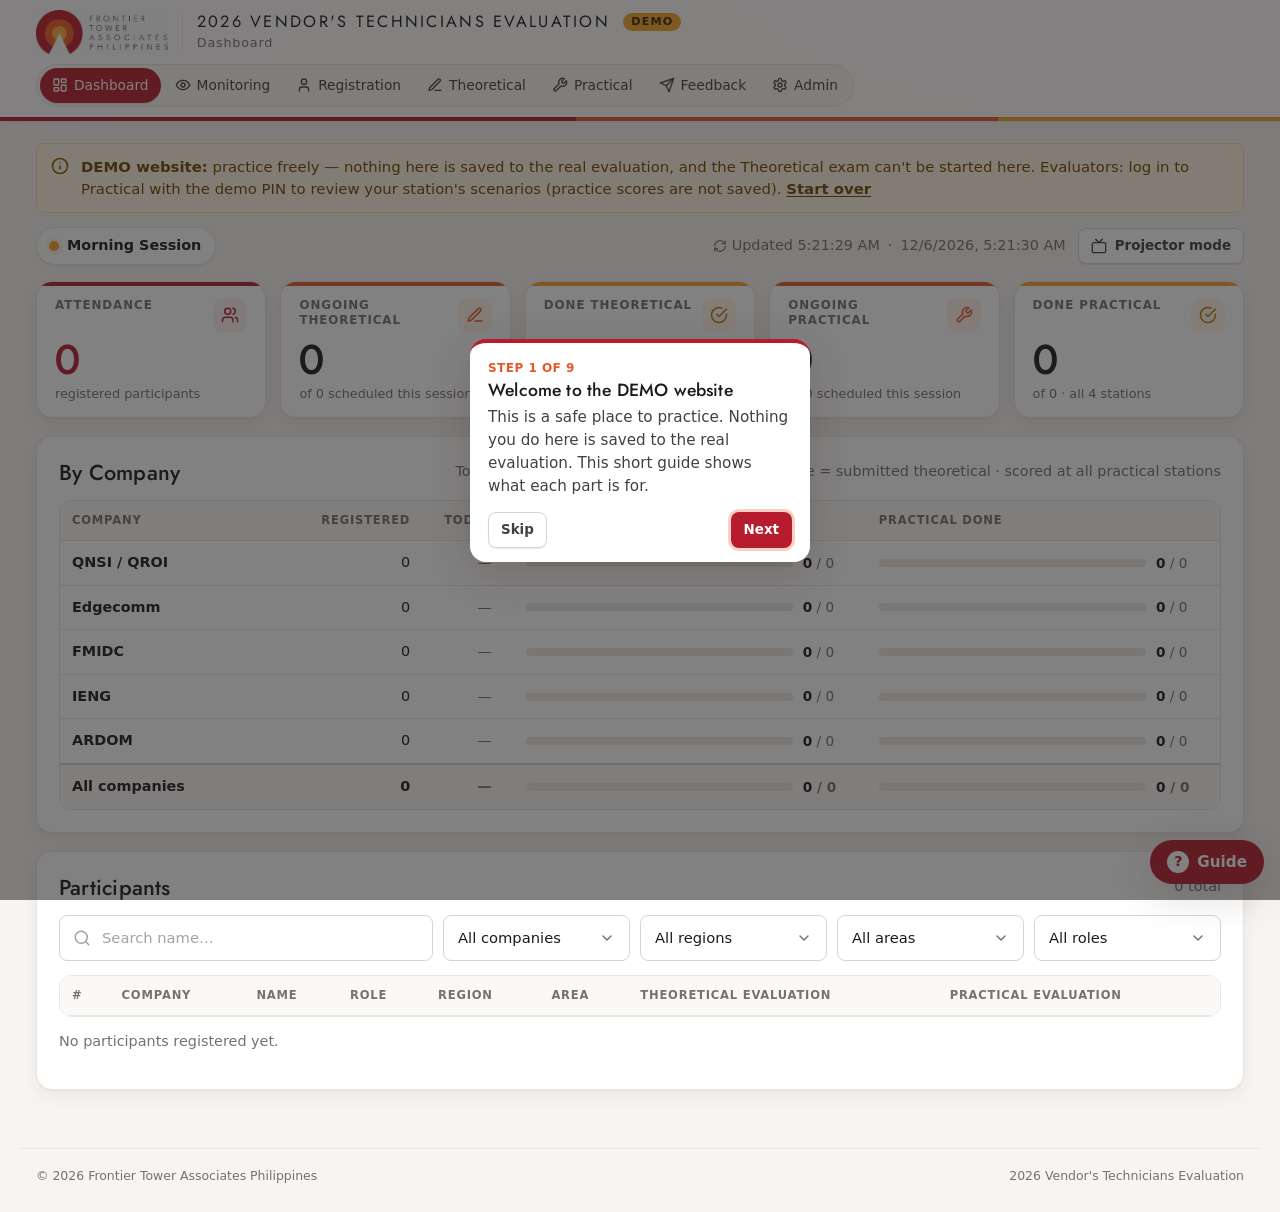
==== commit bae39190: "Expected participants per vendor (today) Co-Authored-By: Claude Opus 5.5 <noreply@anthropic.com>" ====
--- a/index.html
+++ b/index.html
@@ -38,10 +38,10 @@
     </section>
 
     <section class="card" id="breakdownCard">
-      <div class="card-head"><h2>By Company</h2><span class="muted">Done = submitted theoretical · scored at all practical stations</span></div>
+      <div class="card-head"><h2>By Company</h2><span class="muted">Today = registered today / expected today · Done = submitted theoretical · scored at all practical stations</span></div>
       <div class="table-wrap">
         <table class="breakdown">
-          <thead><tr><th>Company</th><th class="num">Registered</th><th>Theoretical done</th><th>Practical done</th></tr></thead>
+          <thead><tr><th>Company</th><th class="num">Registered</th><th class="num" id="todayHead">Today</th><th>Theoretical done</th><th>Practical done</th></tr></thead>
           <tbody id="breakdown"></tbody>
         </table>
       </div>
@@ -76,7 +76,7 @@
   <script type="module">
     import { api, errorText, showDemoBanner } from "./js/api.js";
     import { COMPANIES, REGIONS, ROLES, AREAS } from "./js/config.js";
-    import { buildBoard, currentSession, esc, pill } from "./js/people.js";
+    import { buildBoard, currentSession, esc, pill, withDays, localToday, expectedFor } from "./js/people.js";
     import { icon } from "./js/icons.js";
 
     const $ = (id) => document.getElementById(id);
@@ -158,8 +158,14 @@
         <span class="meter-text"><b>${done}</b> / ${of}</span></div>`;
     }
     function renderBreakdown(rows) {
+      rows = withDays(rows);
+      const today = localToday(), exp = expectedFor(today);
+      // today's attendance vs the plan, e.g. "5 / 13" (registered today / expected today)
+      const todayCell = (list, expected) => { const n = list.filter(r => r.day === today).length;
+        return expected ? `<b>${n}</b> / ${expected}` : (n ? `<b>${n}</b>` : `<span class="muted">—</span>`); };
       const companies = [...COMPANIES, ...new Set(rows.map(r => r.company).filter(c => c && !COMPANIES.includes(c)))];
       const line = (name, list) => `<tr><td class="co">${esc(name)}</td><td class="num" data-label="registered">${list.length}</td>
+        <td class="num" data-label="today (registered / expected)">${todayCell(list, name === "All companies" ? exp.total : (exp.by[name] || 0))}</td>
         <td class="m" data-label="Theoretical">${bar(list.filter(r => r.theo === "Done").length, list.length, name + " · Theoretical done")}</td>
         <td class="m" data-label="Practical">${bar(list.filter(r => r.prac === "Done").length, list.length, name + " · Practical done")}</td></tr>`;
       $("breakdown").innerHTML = companies.map(c => line(c, rows.filter(r => r.company === c))).join("") +
--- a/css/style.css
+++ b/css/style.css
@@ -329,7 +329,6 @@
 /* not started yet → their batch */
 .pill.am-batch { background: #edf3f8; color: #35546d; border-color: #d6e3ee; }
 .pill.pm-batch { background: #f1eff5; color: #5b5670; border-color: #e1dde9; }
-.pill.pending { background: var(--warn-50); color: var(--warn); border-color: #f6d3b3; }
 .pill.am-batch::before, .pill.pm-batch::before { content: ""; width: 8px; height: 8px; border-radius: 50%; }
 .pill.am-batch::before { background: #6f93b0; }
 .pill.pm-batch::before { background: #8b84a3; }
@@ -471,19 +470,23 @@
   border-top: 1px solid var(--line); border-bottom: 1px solid var(--line); box-shadow: 0 6px 12px -8px rgba(41, 24, 14, .18); }
 @media (max-width: 520px) { .st-timer { margin-left: -16px; margin-right: -16px; padding: 10px 16px; } }
 .st-segs { display: flex; gap: 8px; flex-wrap: wrap; flex: 1; }
-.st-seg { display: flex; align-items: center; gap: 10px; padding: 6px 12px; border-radius: 10px; border: 1px solid transparent; }
-.st-timer.multi .st-seg { flex-direction: column; align-items: flex-start; gap: 0; border-color: var(--line); min-width: 150px; }
+.st-seg { display: flex; align-items: center; gap: 6px 12px; flex-wrap: wrap; flex: 1; min-width: 220px; padding: 6px 12px; border-radius: 10px; border: 1px solid var(--line); }
+.st-seg-main { display: flex; flex-direction: column; flex: 1; min-width: 120px; }
+.st-btns { display: flex; gap: 6px; }
+.st-btns button[hidden] { display: none; }
+.st-log { flex-basis: 100%; font-size: .8rem; color: var(--muted); }
+.st-log:empty { display: none; }
 .st-actions { display: flex; gap: 6px; }
 .st-timer-label { color: var(--muted); font-size: .8rem; font-weight: 600; }
 .st-timer-clock { font-family: var(--head); font-size: 1.6rem; font-weight: 500; font-variant-numeric: tabular-nums; line-height: 1.1; }
-.st-seg.waiting { opacity: .55; }
-.st-seg.waiting .st-timer-clock { font-size: 1.2rem; }
-.st-seg.finished .st-used { color: var(--ok); font-weight: 700; font-size: .95rem; }
+.st-seg.waiting .st-timer-clock { font-size: 1.2rem; opacity: .6; }
+.st-seg.finished { background: var(--ok-50); border-color: #c4e6d3; }
+.st-seg.finished .st-timer-clock { font-size: 1.2rem; color: var(--ok); }
 .st-seg.running { background: var(--surface-2); border-color: var(--line); }
 .st-seg.warn { background: var(--orange-50); border-color: var(--orange-100); }
 .st-seg.warn .st-timer-clock { color: var(--orange); }
 .st-seg.over { background: var(--err-50); border-color: #f3caca; }
-.st-seg.over .st-timer-clock { color: var(--crimson); font-weight: 700; animation: blink 1s infinite; }
+.st-seg.over .st-timer-clock { color: var(--crimson); font-weight: 700; font-size: 1.3rem; animation: blink 1s infinite; }
 
 /* technician search, picked card, station checklist */
 .tech-results { margin-top: 8px; display: grid; gap: 8px; }
@@ -566,7 +569,7 @@
 /* watermark layer over sensitive content */
 .wm-host { position: relative; }
 .wm-layer { position: absolute; inset: 0; z-index: 3; pointer-events: none; background-repeat: repeat; }
-@media print { .protected, .wm-host { display: none !important; } body.no-copy main::after { content: "Printing is not allowed."; } }
+@media print { body:not(.allow-print) .protected, .wm-host { display: none !important; } body.no-copy:not(.allow-print) main::after { content: "Printing is not allowed."; } }
 
 /* ---------- demo website: instruction popups (js/guide.js) ---------- */
 .guide-fab { position: fixed; right: 16px; bottom: 16px; z-index: 900; border-radius: var(--r-pill); min-height: 44px; padding: 8px 16px; box-shadow: var(--sh-3); gap: 8px; }
@@ -613,3 +616,13 @@
   background: #fff; color: var(--ink); font-size: .92rem; cursor: pointer; }
 .same-check:has(input:checked) { border-color: var(--ok); background: var(--ok-50); }
 .same-check input { width: 20px; height: 20px; margin-top: 1px; accent-color: var(--crimson); flex: none; }
+
+/* Registration: Scope of Work (tick all that apply) */
+.scope-box { border: 0; padding: 0; margin: 14px 0 0; min-width: 0; }
+.scope-box legend { padding: 0; margin-bottom: 6px; font-weight: 600; font-size: .92rem; color: var(--ink); }
+.scope-box .scope-hint { font-weight: 400; font-size: .8rem; }
+.scope-opt { display: flex; align-items: center; gap: 10px; margin: 0 0 8px; padding: 10px 12px; border: 1.5px solid var(--line-strong);
+  border-radius: var(--r-sm); background: #fff; font-weight: 500; cursor: pointer; }
+.scope-opt input { width: 20px; height: 20px; margin: 0; accent-color: var(--crimson); flex: none; }
+.scope-opt:has(input:checked) { border-color: var(--crimson); background: var(--crimson-50, #fdeeee); }
+.scope-box.missing .scope-opt { border-color: var(--err); }
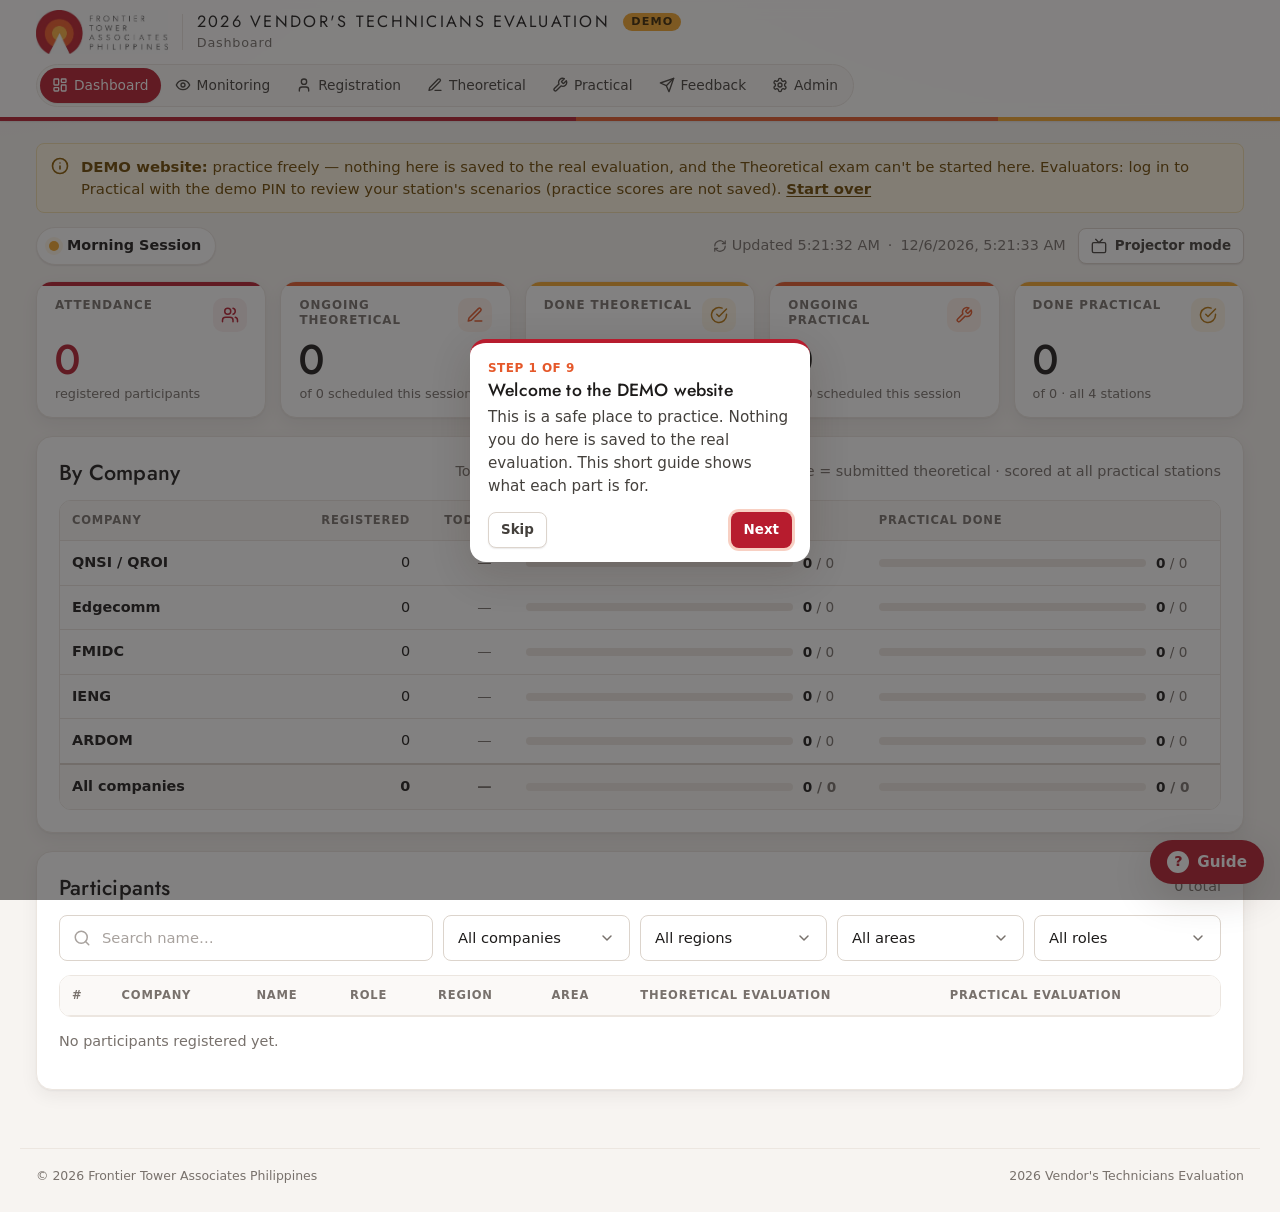
==== commit 3a9cd306: "Expected participants: show excess (+N) Co-Authored-By: Claude Opus 5.5 <noreply@anthropic.com>" ====
--- a/index.html
+++ b/index.html
@@ -162,7 +162,9 @@
       const today = localToday(), exp = expectedFor(today);
       // today's attendance vs the plan, e.g. "5 / 13" (registered today / expected today)
       const todayCell = (list, expected) => { const n = list.filter(r => r.day === today).length;
-        return expected ? `<b>${n}</b> / ${expected}` : (n ? `<b>${n}</b>` : `<span class="muted">—</span>`); };
+        if (!expected && !n) return `<span class="muted">—</span>`;
+        const over = Math.max(0, n - expected); // more than planned (or a company not expected today)
+        return `<b>${n}</b> / ${expected}` + (over ? ` <span class="over-tag" title="${over} more than expected">+${over}</span>` : ""); };
       const companies = [...COMPANIES, ...new Set(rows.map(r => r.company).filter(c => c && !COMPANIES.includes(c)))];
       const line = (name, list) => `<tr><td class="co">${esc(name)}</td><td class="num" data-label="registered">${list.length}</td>
         <td class="num" data-label="today (registered / expected)">${todayCell(list, name === "All companies" ? exp.total : (exp.by[name] || 0))}</td>
--- a/css/style.css
+++ b/css/style.css
@@ -626,3 +626,6 @@
 .scope-opt input { width: 20px; height: 20px; margin: 0; accent-color: var(--crimson); flex: none; }
 .scope-opt:has(input:checked) { border-color: var(--crimson); background: var(--crimson-50, #fdeeee); }
 .scope-box.missing .scope-opt { border-color: var(--err); }
+
+/* registered today > expected today (Dashboard / Live Monitoring) */
+.over-tag { display: inline-block; padding: 0 6px; border-radius: 999px; background: var(--crimson); color: #fff; font-size: .72rem; font-weight: 700; line-height: 1.5; vertical-align: 1px; }
